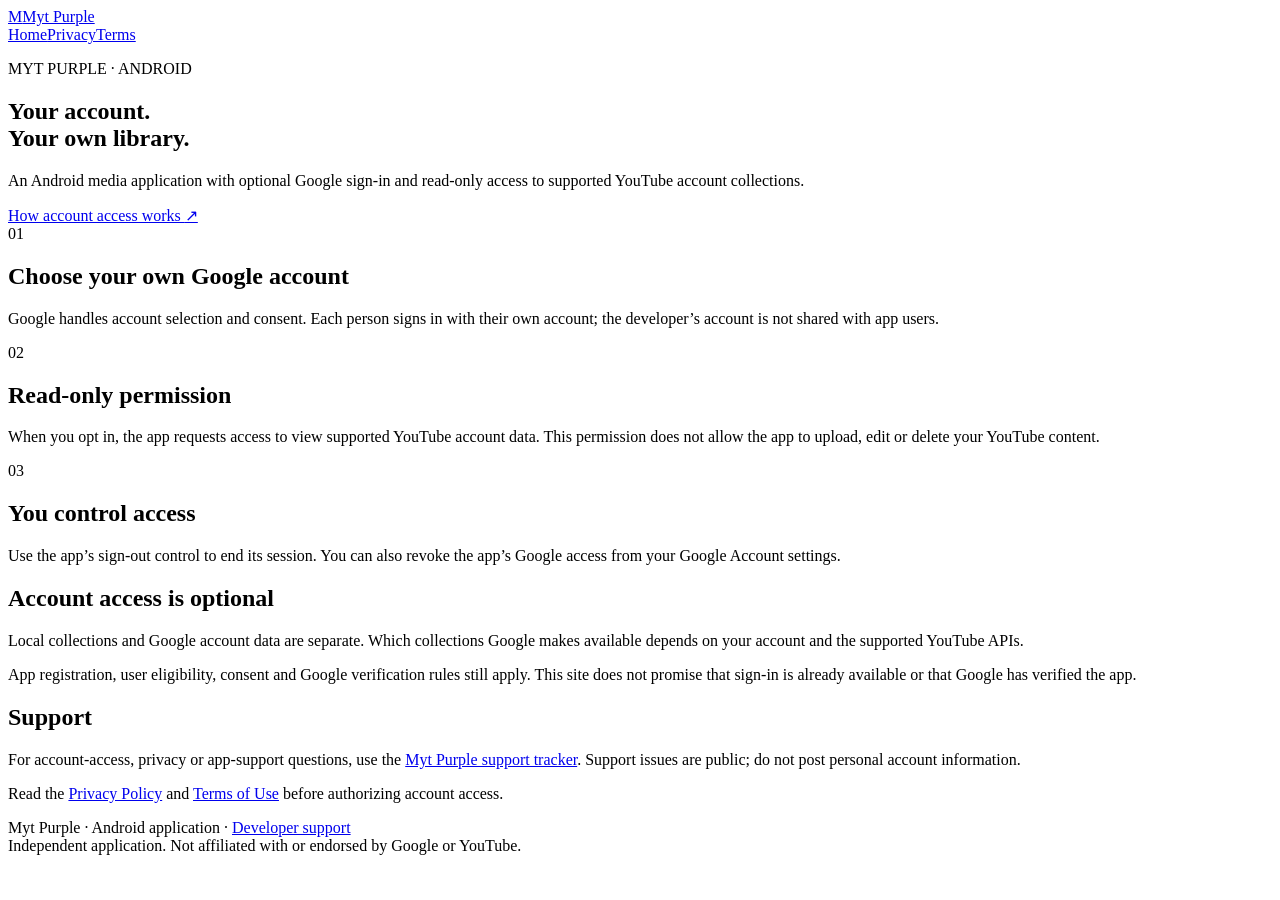
==== index.html @ b1ce632c "Add public Myt Purple support homepage with GitHub contact" ====
<!doctype html>
<html lang="en"><head><meta charset="utf-8"><meta name="viewport" content="width=device-width,initial-scale=1">
<meta name="description" content="Myt Purple Android app support, Google account access, privacy and terms."><meta name="color-scheme" content="light dark">
<title>Google account access &amp; support · Myt Purple</title><link rel="stylesheet" href="style.css"></head>
<body><header><a class="brand" href="index.html"><span aria-hidden="true" class="mark">M</span>Myt Purple</a><nav aria-label="Main"><a href="index.html">Home</a><a href="privacy.html">Privacy</a><a href="terms.html">Terms</a></nav></header>
<main><section class="hero"><p class="eyebrow">MYT PURPLE · ANDROID</p><h1>Your account.<br>Your own library.</h1>
<p class="lead">An Android media application with optional Google sign-in and read-only access to supported YouTube account collections.</p>
<a class="button" href="privacy.html">How account access works <span aria-hidden="true">↗</span></a></section>
<section class="grid"><article><span class="number">01</span><h2>Choose your own Google account</h2><p>Google handles account selection and consent. Each person signs in with their own account; the developer’s account is not shared with app users.</p></article>
<article><span class="number">02</span><h2>Read-only permission</h2><p>When you opt in, the app requests access to view supported YouTube account data. This permission does not allow the app to upload, edit or delete your YouTube content.</p></article>
<article><span class="number">03</span><h2>You control access</h2><p>Use the app’s sign-out control to end its session. You can also revoke the app’s Google access from your Google Account settings.</p></article></section>
<section class="panel"><h2>Account access is optional</h2><p>Local collections and Google account data are separate. Which collections Google makes available depends on your account and the supported YouTube APIs.</p>
<p>App registration, user eligibility, consent and Google verification rules still apply. This site does not promise that sign-in is already available or that Google has verified the app.</p></section>
<section class="panel"><h2>Support</h2><p>For account-access, privacy or app-support questions, use the <a href="https://github.com/kaisarhamidtushar-tech/kaisarhamidtushar-tech.github.io/issues">Myt Purple support tracker</a>. Support issues are public; do not post personal account information.</p>
<p>Read the <a href="privacy.html">Privacy Policy</a> and <a href="terms.html">Terms of Use</a> before authorizing account access.</p></section></main><footer>Myt Purple · Android application · <a href="https://github.com/kaisarhamidtushar-tech/kaisarhamidtushar-tech.github.io/issues">Developer support</a><br>
Independent application. Not affiliated with or endorsed by Google or YouTube.</footer></body></html>
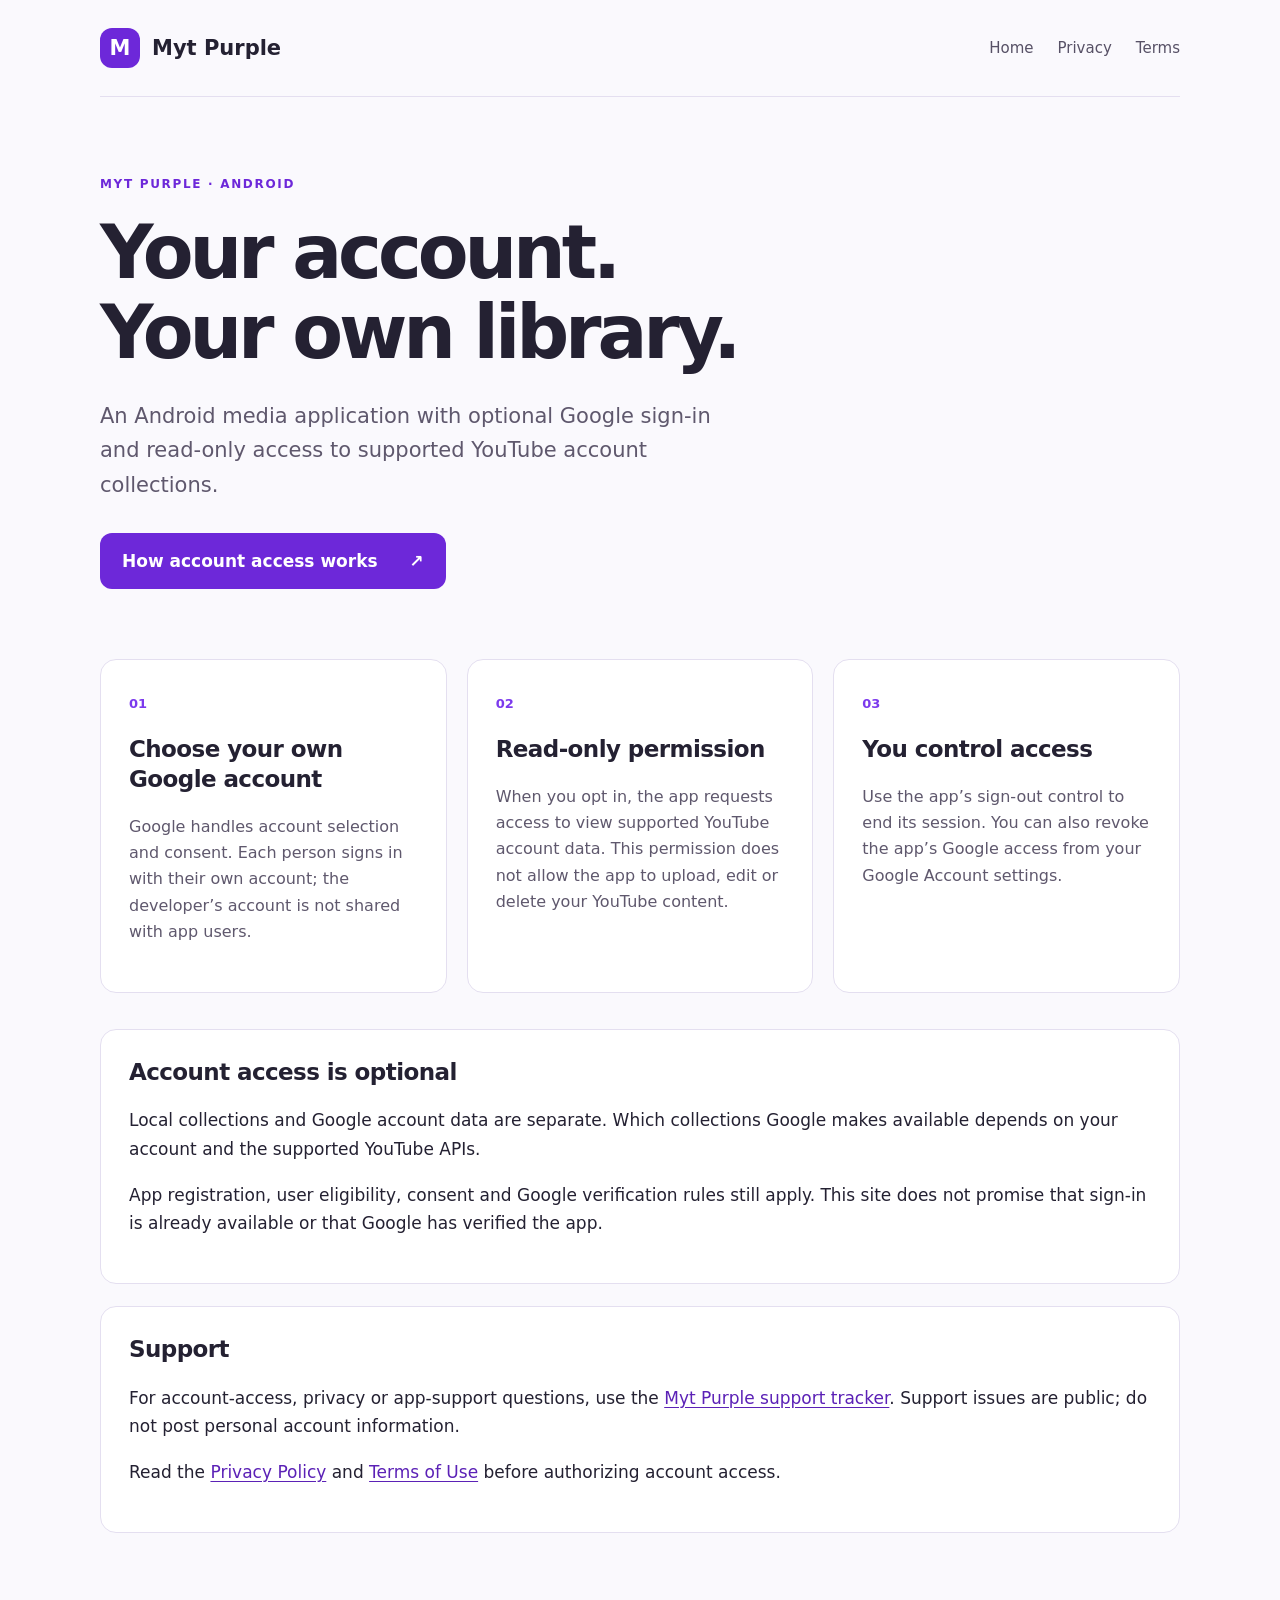
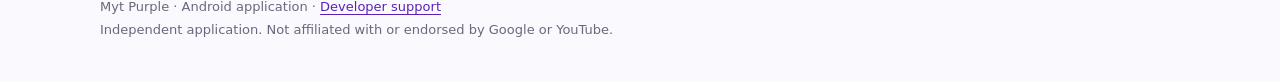
==== commit cbf56d3c: "Add public Google Search Console ownership verification tag" ====
--- a/index.html
+++ b/index.html
@@ -1,6 +1,7 @@
 <!doctype html>
 <html lang="en"><head><meta charset="utf-8"><meta name="viewport" content="width=device-width,initial-scale=1">
 <meta name="description" content="Myt Purple Android app support, Google account access, privacy and terms."><meta name="color-scheme" content="light dark">
+<meta name="google-site-verification" content="iZQ4RjsB4Ts7RWxEDIP6nwkhpB4cpGQ6D8RrXnUs1WY">
 <title>Google account access &amp; support · Myt Purple</title><link rel="stylesheet" href="style.css"></head>
 <body><header><a class="brand" href="index.html"><span aria-hidden="true" class="mark">M</span>Myt Purple</a><nav aria-label="Main"><a href="index.html">Home</a><a href="privacy.html">Privacy</a><a href="terms.html">Terms</a></nav></header>
 <main><section class="hero"><p class="eyebrow">MYT PURPLE · ANDROID</p><h1>Your account.<br>Your own library.</h1>
@@ -13,4 +14,4 @@
 <p>App registration, user eligibility, consent and Google verification rules still apply. This site does not promise that sign-in is already available or that Google has verified the app.</p></section>
 <section class="panel"><h2>Support</h2><p>For account-access, privacy or app-support questions, use the <a href="https://github.com/kaisarhamidtushar-tech/kaisarhamidtushar-tech.github.io/issues">Myt Purple support tracker</a>. Support issues are public; do not post personal account information.</p>
 <p>Read the <a href="privacy.html">Privacy Policy</a> and <a href="terms.html">Terms of Use</a> before authorizing account access.</p></section></main><footer>Myt Purple · Android application · <a href="https://github.com/kaisarhamidtushar-tech/kaisarhamidtushar-tech.github.io/issues">Developer support</a><br>
-Independent application. Not affiliated with or endorsed by Google or YouTube.</footer></body></html>+Independent application. Not affiliated with or endorsed by Google or YouTube.</footer></body></html>
--- a/style.css
+++ b/style.css
@@ -0,0 +1 @@
+*{box-sizing:border-box}html{color-scheme:light}body{margin:0;background:#faf9fd;color:#242132;font:17px/1.65 system-ui,-apple-system,BlinkMacSystemFont,"Segoe UI",sans-serif}a{color:#5b21b6;text-underline-offset:3px}header,main,footer{width:min(1080px,calc(100% - 40px));margin:auto}header{display:flex;justify-content:space-between;align-items:center;gap:20px;padding:28px 0;border-bottom:1px solid #e4dff0}.brand{display:flex;align-items:center;gap:12px;color:#242132;text-decoration:none;font-weight:750;font-size:21px}.mark{display:grid;place-items:center;width:40px;height:40px;border-radius:12px;background:#6d28d9;color:white;font-weight:800}nav{display:flex;gap:24px}nav a{color:#575166;text-decoration:none;font-size:15px}nav a:hover{text-decoration:underline}.hero{padding:78px 0 54px;max-width:740px}.eyebrow{letter-spacing:.14em;font-size:12px;font-weight:800;color:#6d28d9}h1{font-size:clamp(38px,7vw,74px);line-height:1.08;letter-spacing:-.055em;margin:18px 0 26px}h2{line-height:1.3;font-size:23px;letter-spacing:-.025em}p{margin:0 0 18px}.lead{font-size:21px;color:#5f586d;max-width:640px}.button{display:inline-flex;gap:32px;align-items:center;margin-top:12px;padding:14px 22px;border-radius:12px;background:#6d28d9;color:white;text-decoration:none;font-weight:650}.grid{display:grid;grid-template-columns:repeat(3,1fr);gap:20px;margin:16px 0 36px}.grid article,.panel{padding:28px;border:1px solid #e4dff0;border-radius:16px;background:white}.number{font-size:13px;color:#7c3aed;font-weight:750}.grid p{font-size:16px;color:#5f586d}.panel{margin:22px 0}.panel h2{margin-top:0}footer{font-size:13px;color:#6e667e;padding:40px 0;line-height:1.8}.document{max-width:800px;padding:60px 0}.document h1{font-size:48px;letter-spacing:-.04em}.document h2{margin-top:38px}.muted{color:#6e667e;font-size:14px}code{font-size:.87em;background:#f1ecfa;padding:2px 5px;border-radius:4px;overflow-wrap:anywhere}.document a{overflow-wrap:anywhere}a:focus-visible{outline:3px solid #a78bfa;outline-offset:4px}@media(max-width:700px){header{align-items:flex-start;flex-direction:column}nav{gap:22px}.hero{padding:46px 0 30px}.grid{grid-template-columns:1fr}.document{padding-top:36px}.document h1{font-size:38px}}
